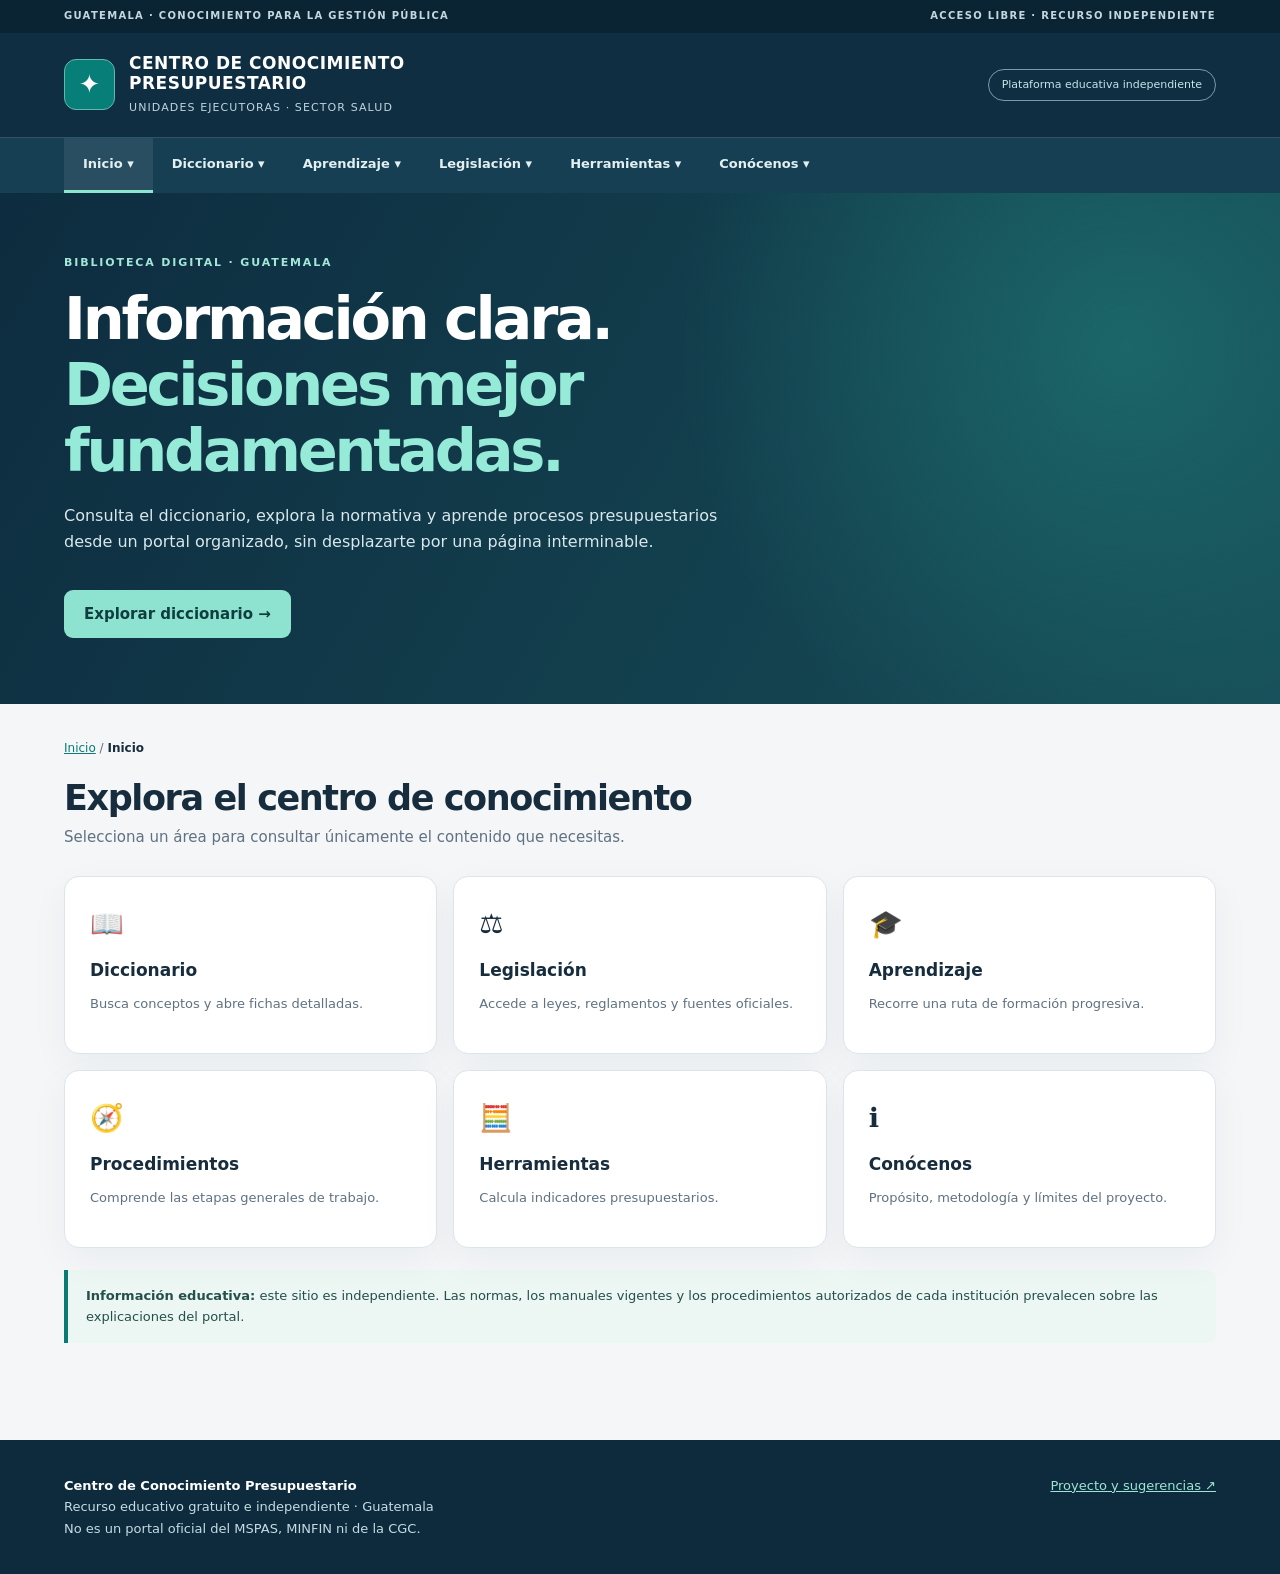
==== index.html @ fe2e618c "Integrar tutor de procedimientos en el menú de aprendizaje" ====
<!doctype html>
<html lang="es"><head><meta charset="utf-8"><meta name="viewport" content="width=device-width,initial-scale=1"><meta name="theme-color" content="#102f42"><meta name="description" content="Centro independiente de conocimiento presupuestario para unidades ejecutoras del sector salud de Guatemala. Diccionario, normativa, guías y herramientas."><title>Centro de Conocimiento Presupuestario · Guatemala</title>
<style>
:root{--navy:#102e42;--navy2:#173f53;--teal:#087b75;--mint:#d8f2eb;--bg:#f4f6f8;--card:#fff;--ink:#172c3d;--muted:#607181;--border:#dce5e9;--shadow:0 12px 38px #0d2a3a0c}*{box-sizing:border-box}html{scroll-behavior:smooth}body{margin:0;background:var(--bg);font:15px/1.65 Inter,"Segoe UI",system-ui,sans-serif;color:var(--ink)}button,input{font:inherit}button{cursor:pointer}a{color:var(--teal)}.wrap{max-width:1200px;margin:auto;padding:0 24px}.micro{background:#0b2434;color:#c4d7df;font-size:10px;letter-spacing:.13em;font-weight:750}.micro .wrap{display:flex;justify-content:space-between;gap:15px;padding-top:8px;padding-bottom:8px}.mast{background:var(--navy);color:#fff}.mast .wrap{display:flex;justify-content:space-between;align-items:center;gap:20px;padding-top:20px;padding-bottom:20px}.identity{display:flex;gap:14px;align-items:center;text-decoration:none;color:white}.seal{display:grid;place-items:center;background:#087e79;border:1px solid #62b8ad;border-radius:12px;width:51px;height:51px;font-size:26px}.identity strong{display:block;font-size:17px;letter-spacing:.03em;line-height:1.22}.identity small{display:block;color:#bdd6df;font-size:11px;letter-spacing:.1em;text-transform:uppercase;margin-top:5px}.independent{border:1px solid #7b9ba6;border-radius:30px;padding:6px 13px;font-size:11px;color:#c6e4e8}.nav{background:var(--navy2);color:white;border-top:1px solid #ffffff1b}.navinner{display:flex;align-items:stretch;flex-wrap:wrap}.navitem{position:relative}.navbtn{background:transparent;color:#e2f0f2;border:0;border-bottom:3px solid transparent;padding:15px 19px;font-weight:700;font-size:13px}.navbtn:hover,.navbtn.active,.navbtn:focus-visible{background:#ffffff14;border-bottom-color:#8de4d1}.dropdown{display:none;position:absolute;top:100%;left:0;min-width:245px;max-width:300px;background:white;border:1px solid var(--border);border-radius:0 0 13px 13px;box-shadow:0 18px 42px #0822342e;z-index:20;padding:8px}.navitem.open .dropdown{display:block}.dropdown button{display:block;width:100%;text-align:left;background:white;color:var(--ink);border:0;border-radius:7px;padding:11px 13px;font-size:13px}.dropdown button:hover,.dropdown button:focus-visible{background:#eaf6f3;color:#006e68}.hero{background:radial-gradient(circle at 88% 30%,#1b6669 0,transparent 38%),linear-gradient(120deg,#0d2c3f,#174d58);color:white;padding:61px 0 66px}.eyebrow{font-size:11px;color:#a4e7d9;letter-spacing:.17em;font-weight:800}.hero h1{font-size:clamp(35px,5vw,59px);line-height:1.12;letter-spacing:-.055em;max-width:810px;margin:14px 0 19px}.hero h1 span{color:#96ead8}.hero p{font-size:16px;color:#d8e8ed;max-width:700px}.hero .cta{display:inline-flex;margin-top:18px;background:#8ee3d0;color:#103d3d;padding:12px 20px;border:0;border-radius:9px;font-weight:800}.main{padding-top:35px;padding-bottom:75px;min-height:480px}.crumb{color:var(--muted);font-size:12px;margin-bottom:18px}.crumb strong{color:var(--ink)}.section-title{font-size:clamp(25px,3vw,35px);letter-spacing:-.04em;margin:0 0 6px;line-height:1.2}.lede{color:var(--muted);max-width:760px;margin:0 0 26px}.grid{display:grid;grid-template-columns:repeat(3,1fr);gap:16px}.tile{display:flex;flex-direction:column;gap:9px;background:var(--card);border:1px solid var(--border);border-radius:15px;padding:25px;text-align:left;color:var(--ink);min-height:178px;box-shadow:var(--shadow);transition:.18s}.tile:hover,.tile:focus-visible{border-color:var(--teal);transform:translateY(-2px)}.tile .symbol{font-size:27px}.tile strong{font-size:17px}.tile small{color:var(--muted);font-size:13px}.panel{background:var(--card);border:1px solid var(--border);border-radius:15px;padding:25px;margin:18px 0;box-shadow:var(--shadow)}.panel h3{margin-top:0;font-size:18px}.panel p{color:var(--muted)}.panel a{font-weight:750}.list{display:grid;grid-template-columns:repeat(2,1fr);gap:12px}.list button,.list a{display:block;text-align:left;padding:16px 18px;background:var(--card);border:1px solid var(--border);border-radius:11px;text-decoration:none;color:var(--ink);font-weight:700}.list button:hover,.list a:hover{border-color:var(--teal);color:var(--teal)}.list small{display:block;color:var(--muted);font-weight:400;margin-top:5px}.notice{padding:15px 18px;background:#ecf6f2;border-left:4px solid var(--teal);border-radius:0 10px 10px 0;color:#244f4b;margin:22px 0;font-size:13px}.iframebox{border:1px solid var(--border);border-radius:15px;overflow:hidden;background:white;box-shadow:var(--shadow)}iframe{display:block;width:100%;height:calc(100vh - 220px);min-height:620px;border:0}.iframehint{padding:12px 17px;background:#eef5f6;color:#405866;font-size:12px}.toolgrid{display:grid;grid-template-columns:repeat(2,1fr);gap:18px}.calc label{display:block;font-weight:750;margin:10px 0 5px}.calc input{width:100%;border:1px solid var(--border);padding:12px;border-radius:9px}.result{margin-top:16px;background:#e7f5f0;border-radius:10px;padding:15px;font-size:22px;color:#06685f;font-weight:850}.steps{counter-reset:step;display:grid;gap:14px}.step{background:var(--card);border:1px solid var(--border);border-radius:12px;padding:19px 20px}.step:before{counter-increment:step;content:counter(step,decimal-leading-zero);display:inline-block;color:var(--teal);font-weight:850;margin-right:12px}.step strong{font-size:16px}.step p{margin:7px 0 0;color:var(--muted)}footer{background:#0e2b3e;color:#c5dce3;padding:35px 0;font-size:13px}footer strong{color:white}footer a{color:#9ce6d5}.footerline{display:flex;justify-content:space-between;gap:20px;flex-wrap:wrap}.hide{display:none!important}:focus-visible{outline:3px solid #1cb9a4;outline-offset:3px}@media(max-width:800px){.grid{grid-template-columns:repeat(2,1fr)}.navinner{flex-wrap:nowrap;overflow-x:auto}.navbtn{white-space:nowrap}.dropdown{position:fixed;top:auto;left:12px;right:12px;max-width:none;min-width:0}.independent{display:none}.hero{padding:45px 0}}@media(max-width:560px){.grid,.list,.toolgrid{grid-template-columns:1fr}.wrap{padding-left:16px;padding-right:16px}.hero h1{font-size:37px}.micro .wrap span:last-child{display:none}.identity strong{font-size:14px}.tile{min-height:145px}iframe{min-height:580px;height:calc(100vh - 210px)}}@media print{.micro,.nav,.hero,.iframehint{display:none!important}}
</style></head><body>
<div class="micro"><div class="wrap"><span>GUATEMALA · CONOCIMIENTO PARA LA GESTIÓN PÚBLICA</span><span>ACCESO LIBRE · RECURSO INDEPENDIENTE</span></div></div>
<header class="mast"><div class="wrap"><a class="identity" href="#inicio"><span class="seal" aria-hidden="true">✦</span><span><strong>CENTRO DE CONOCIMIENTO<br>PRESUPUESTARIO</strong><small>Unidades ejecutoras · Sector salud</small></span></a><span class="independent">Plataforma educativa independiente</span></div></header>
<nav class="nav" aria-label="Navegación principal"><div class="wrap navinner" id="nav"></div></nav>
<section class="hero" id="hero"><div class="wrap"><div class="eyebrow">BIBLIOTECA DIGITAL · GUATEMALA</div><h1>Información clara.<br><span>Decisiones mejor fundamentadas.</span></h1><p>Consulta el diccionario, explora la normativa y aprende procesos presupuestarios desde un portal organizado, sin desplazarte por una página interminable.</p><button class="cta" data-go="diccionario">Explorar diccionario →</button></div></section>
<main class="wrap main"><div class="crumb" id="crumb">Inicio</div><div id="view" aria-live="polite"></div></main>
<footer><div class="wrap footerline"><div><strong>Centro de Conocimiento Presupuestario</strong><div>Recurso educativo gratuito e independiente · Guatemala</div><div>No es un portal oficial del MSPAS, MINFIN ni de la CGC.</div></div><div><a href="https://github.com/keyrax666/DiccionarioPresupuestario" target="_blank" rel="noopener noreferrer">Proyecto y sugerencias ↗</a></div></div></footer>
<script>
const menus=[
{label:"Inicio",items:[["Portada","inicio"]]},
{label:"Diccionario",items:[["Consultar los 500 términos","diccionario"],["Aprender con el glosario","estudio"],["Cómo utilizarlo","ayuda"]]},
{label:"Aprendizaje",items:[["Tutor de procedimientos","tutor"],["Ruta para principiantes","aprendizaje"],["Procedimientos","procedimientos"],["Sistemas financieros","sistemas"],["Academia SICOIN","sicoin"],["Academia SIGES","siges"],["Manuales y videos","biblioteca-siaf"]]},
{label:"Legislación",items:[["Biblioteca normativa","legislacion"],["Leyes y reglamentos","leyes"],["Manuales oficiales","manuales"]]},
{label:"Herramientas",items:[["Calculadoras","herramientas"],["Recursos descargables","recursos"]]},
{label:"Conócenos",items:[["Sobre el proyecto","conocenos"],["Fuentes y metodología","metodologia"],["Enviar sugerencias","contacto"]]}
];
const descriptions={inicio:"Inicio",diccionario:"Diccionario presupuestario",estudio:"Aprender con el glosario",ayuda:"Guía de uso",aprendizaje:"Ruta de aprendizaje",tutor:"Tutor de procedimientos",procedimientos:"Procedimientos",sicoin:"Academia SICOIN",siges:"Academia SIGES","biblioteca-siaf":"Biblioteca de formación SIAF",sistemas:"Sistemas financieros",legislacion:"Biblioteca normativa",leyes:"Leyes y reglamentos",manuales:"Manuales oficiales",herramientas:"Herramientas",recursos:"Recursos descargables",conocenos:"Conócenos",metodologia:"Fuentes y metodología",contacto:"Sugerencias y correcciones"};
const esc=s=>String(s).replace(/[&<>"']/g,c=>({"&":"&amp;","<":"&lt;",">":"&gt;",'"':"&quot;","'":"&#39;"}[c]));
const card=(icon,title,desc,id)=>'<button class="tile" data-go="'+id+'"><span class="symbol">'+icon+'</span><strong>'+title+'</strong><small>'+desc+'</small></button>';
const link=(title,desc,url)=>'<a href="'+url+'" target="_blank" rel="noopener noreferrer">'+title+' ↗<small>'+desc+'</small></a>';
const head=(title,desc)=>'<h2 class="section-title">'+title+'</h2><p class="lede">'+desc+'</p>';
const disclaimer='<div class="notice"><strong>Información educativa:</strong> este sitio es independiente. Las normas, los manuales vigentes y los procedimientos autorizados de cada institución prevalecen sobre las explicaciones del portal.</div>';
const pages={tutor:()=>head("Tutor de procedimientos","Aprende SICOIN y SIGES con lecciones documentadas y preguntas guiadas.")+'<div class="panel"><h3>Tu profesor de procedimientos</h3><p>Haz preguntas sobre CDP, CUR de compromiso, reportes y otros procesos. Cada respuesta incluye precauciones y fuentes oficiales.</p><a href="academia-tutor.html" style="display:inline-block;padding:13px 19px;background:#087b75;color:white;border-radius:9px;text-decoration:none;font-weight:800">Abrir tutor interactivo ↗</a></div>',
inicio:()=>head("Explora el centro de conocimiento","Selecciona un área para consultar únicamente el contenido que necesitas.")+'<div class="grid">'+card("📖","Diccionario","Busca conceptos y abre fichas detalladas.","diccionario")+card("⚖️","Legislación","Accede a leyes, reglamentos y fuentes oficiales.","legislacion")+card("🎓","Aprendizaje","Recorre una ruta de formación progresiva.","aprendizaje")+card("🧭","Procedimientos","Comprende las etapas generales de trabajo.","procedimientos")+card("🧮","Herramientas","Calcula indicadores presupuestarios.","herramientas")+card("ℹ️","Conócenos","Propósito, metodología y límites del proyecto.","conocenos")+'</div>'+disclaimer,
diccionario:()=>head("Diccionario presupuestario","El buscador y los filtros están aquí, junto a los términos. Puedes abrir fichas, guardar favoritos y practicar.")+'<div class="iframebox"><div class="iframehint">Diccionario interactivo · 500 entradas en el índice · algunas fichas están en preparación. <a href="diccionario.html" target="_blank" rel="noopener">Abrir a pantalla completa ↗</a></div><iframe title="Diccionario presupuestario interactivo" src="diccionario.html?integrado=1" loading="lazy"></iframe></div>',
estudio:()=>head("Aprender con el glosario","Usa las tarjetas de estudio y la autoevaluación incluidas en el diccionario.")+'<div class="grid">'+card("🗂️","Tarjetas de estudio","Memoriza conceptos y repasa definiciones.","diccionario")+card("✍️","Autoevaluación","Comprueba tus conocimientos dentro del diccionario.","diccionario")+'</div>',
ayuda:()=>head("Cómo usar el diccionario","Una consulta rápida en cuatro pasos.")+'<div class="steps"><div class="step"><strong>Abre Diccionario</strong><p>El buscador está integrado en la sección.</p></div><div class="step"><strong>Escribe un término</strong><p>Busca por nombre o utiliza las categorías y el orden alfabético.</p></div><div class="step"><strong>Abre su ficha</strong><p>Consulta explicaciones, ejemplos y referencias disponibles.</p></div><div class="step"><strong>Guarda o comparte</strong><p>Utiliza favoritos, enlaces y opciones de impresión.</p></div></div>',
aprendizaje:()=>head("Ruta de aprendizaje","Un camino sencillo para quien ingresa al Departamento de Presupuesto.")+'<div class="steps"><div class="step"><strong>Fundamentos</strong><p>Presupuesto público, ejercicio fiscal, unidad ejecutora y asignaciones.</p></div><div class="step"><strong>Clasificadores</strong><p>Programa, actividad, renglón, grupo de gasto y fuente de financiamiento.</p></div><div class="step"><strong>Ejecución</strong><p>Presupuesto vigente, compromiso, devengado, pagado y reportes.</p></div><div class="step"><strong>Planificación y control</strong><p>POA, metas físicas, conciliaciones, documentación y seguimiento.</p></div></div><p><button class="cta" data-go="diccionario">Estudiar los conceptos →</button></p>',
procedimientos:()=>"<div class=\"panel\"><h3>Centro de formación SICOIN y SIGES</h3><p>Aprende con rutas por sistema, procedimientos, reportes y materiales oficiales. Cada módulo distingue los pasos documentados de los que dependen del perfil o versión.</p><div class=\"grid\"><button class=\"tile\" data-go=\"sicoin\"><span class=\"symbol\">📊</span><strong>Aprender SICOIN</strong><small>Interfaz, ejecución, reportes, CUR y controles.</small></button><button class=\"tile\" data-go=\"siges\"><span class=\"symbol\">🗃️</span><strong>Aprender SIGES</strong><small>Interfaz, expedientes, compras y ejecución PpR.</small></button><button class=\"tile\" data-go=\"biblioteca-siaf\"><span class=\"symbol\">🎥</span><strong>Manuales y videotutoriales</strong><small>Documentos oficiales y cápsulas de formación.</small></button></div></div>"+head("Procedimientos y guías","Esquemas de orientación para entender el flujo de trabajo; no sustituyen instrucciones operativas.")+'<div class="steps"><div class="step"><strong>Identificar una necesidad</strong><p>Determinar qué bien, servicio u obligación se requiere y su relación con la planificación.</p></div><div class="step"><strong>Verificar condiciones</strong><p>Revisar partida, crédito, fuente, documentación y autorizaciones según el caso.</p></div><div class="step"><strong>Gestionar el expediente</strong><p>Seguir la modalidad aplicable, registrar evidencia y respetar las competencias.</p></div><div class="step"><strong>Registrar y dar seguimiento</strong><p>Distinguir etapas de ejecución, revisar reportes y conciliar información.</p></div></div>'+disclaimer,
sicoin:()=>head("Academia SICOIN","Ruta progresiva de uso de SICOIN. El menú visible y los permisos dependen de la entidad, el perfil y la versión del sistema.")+'<div class="steps"><div class="step"><strong>01 · Orientación en la interfaz</strong><p>Reconocer navegación, consultas, filtros, reportes, perfiles y estados. Consulta el manual de presentación y operatividad para identificar controles y pantallas documentados.</p><p><a target="_blank" rel="noopener noreferrer" href="https://sicoindes.minfin.gob.gt/sicoinweb/downloads/manualSICOIN3.pdf">Manual de interfaz SICOIN ↗</a></p></div><div class="step"><strong>02 · Elaboración de reportes</strong><p>Aprende el flujo de selección de información y elaboración de un reporte dinámico con una cápsula oficial del MINFIN.</p><p><a target="_blank" rel="noopener noreferrer" href="https://formacion.minfin.gob.gt/creacion-de-un-reporte-en-el-sistema-de-contabilidad-integrada-sicoin/">Videotutorial oficial de reportes ↗</a></p></div><div class="step"><strong>03 · CUR y ejecución</strong><p>Estudia las etapas de compromiso, devengado y pago. El manual de ejecución de Administración Central documenta operaciones y pantallas específicas; no presupongas que todos los perfiles tienen las mismas acciones.</p><p><a target="_blank" rel="noopener noreferrer" href="https://www.minfin.gob.gt/images/downloads/leyes_manuales/manuales_varios/manuales_contabilidad/manualpro_mar260816.pdf">Manual de procedimientos de ejecución ↗</a></p></div><div class="step"><strong>04 · Control y cierre</strong><p>Revisar conciliaciones, saldos, documentos de respaldo, fondos rotativos e inventarios según el tipo de institución.</p></div></div>'+disclaimer,siges:()=>head("Academia SIGES","Aprendizaje por módulos: interfaz, expedientes y procesos documentados en guías oficiales.")+'<div class="steps"><div class="step"><strong>01 · Conocer la pantalla</strong><p>La guía de interfaz general describe accesos como Cambio de clave, Mi perfil y Soporte. Úsala para reconocer la navegación sin exponer credenciales.</p><p><a target="_blank" rel="noopener noreferrer" href="https://sicoindes.minfin.gob.gt/sicoinweb/downloads/SIGES%20Fase%20I-1%20Interfaz%20general%20del%20SIGES.pdf">Guía ilustrada de interfaz SIGES ↗</a></p></div><div class="step"><strong>02 · Expedientes y compras</strong><p>Revisa cómo se relacionan documentos, registros y etapas del expediente. Los procedimientos cambian según modalidad y normativa aplicable.</p><p><a target="_blank" rel="noopener noreferrer" href="https://www.minfin.gob.gt/images/downloads/leyes_manuales/manuales_varios/manuales_contabilidad/manualpro_mar260816.pdf">Procedimientos de ejecución ↗</a></p></div><div class="step"><strong>03 · Compras por Contrato Abierto</strong><p>Existe un taller oficial con videotutorial y flujograma para compras electrónicas mediante SIGES. Revisa su aplicabilidad antes de reproducir los pasos.</p><p><a target="_blank" rel="noopener noreferrer" href="https://formacion.minfin.gob.gt/jtca/">Taller oficial SIGES ↗</a></p></div><div class="step"><strong>04 · Ejecución por Resultados</strong><p>Consulta la guía del módulo de ejecución de PpR y las guías de reprogramación de subproductos publicadas por la Dirección Técnica del Presupuesto.</p><p><a target="_blank" rel="noopener noreferrer" href="https://www.minfin.gob.gt/legislacion-y-normas/manuales">Guías oficiales MINFIN ↗</a></p></div></div>'+disclaimer,"biblioteca-siaf":()=>head("Biblioteca de manuales y videos","Recursos oficiales para estudiar con capturas, ejemplos y material de capacitación.")+'<div class="list">'+link("Manual visual de SICOIN","Presentación y operatividad; consulta controles y pantallas documentadas.","https://sicoindes.minfin.gob.gt/sicoinweb/downloads/manualSICOIN3.pdf")+link("Manual de interfaz SIGES","Guía ilustrada de accesos y opciones generales.","https://sicoindes.minfin.gob.gt/sicoinweb/downloads/SIGES%20Fase%20I-1%20Interfaz%20general%20del%20SIGES.pdf")+link("Manual de ejecución presupuestaria","Procedimientos para Administración Central con secuencias de registro.","https://www.minfin.gob.gt/images/downloads/leyes_manuales/manuales_varios/manuales_contabilidad/manualpro_mar260816.pdf")+link("Videotutorial SICOIN: reportes","Cápsula de formación del MINFIN.","https://formacion.minfin.gob.gt/creacion-de-un-reporte-en-el-sistema-de-contabilidad-integrada-sicoin/")+link("Talleres de compras SIGES","Videotutoriales y flujogramas de Contrato Abierto.","https://formacion.minfin.gob.gt/jtca/")+link("Biblioteca general de manuales MINFIN","Clasificadores, programación, modificaciones y PpR.","https://www.minfin.gob.gt/legislacion-y-normas/manuales")+'</div>'+disclaimer,sistemas:()=>head("Sistemas de gestión financiera","Accesos de referencia a sistemas y portales públicos; las operaciones requieren autorización institucional.")+'<div class="list">'+link("SICOIN Gobierno","Sistema de Contabilidad Integrada.","https://sicoin.minfin.gob.gt/")+link("SIGES","Sistema de Gestión.","https://siges.minfin.gob.gt/")+link("GUATECOMPRAS","Información pública sobre contrataciones.","https://www.guatecompras.gt/")+link("MINFIN","Portal institucional y manuales.","https://www.minfin.gob.gt/")+'</div>'+disclaimer,
legislacion:()=>head("Biblioteca de legislación","Encuentra las fuentes organizadas por materia. Consulta siempre la versión vigente.")+'<div class="grid">'+card("⚖️","Leyes y reglamentos","Marco presupuestario y contrataciones.","leyes")+card("📚","Manuales oficiales","Documentos técnicos de consulta.","manuales")+card("🧭","Procedimientos","Orientación educativa por etapas.","procedimientos")+'</div>'+disclaimer,
leyes:()=>head("Leyes y reglamentos","Puertas de entrada a la normativa pública guatemalteca.")+'<div class="list">'+link("MINFIN · Legislación y normas","Consulta la Ley Orgánica del Presupuesto, su reglamento y documentación relacionada.","https://www.minfin.gob.gt/legislacion-y-normas/manuales")+link("GUATECOMPRAS","Información y normativa de contrataciones públicas.","https://www.guatecompras.gt/")+link("Contraloría General de Cuentas","Consulta las normas y recursos de control gubernamental.","https://www.contraloria.gob.gt/")+'</div>'+disclaimer,
manuales:()=>head("Manuales y documentos oficiales","Recursos de referencia organizados para consulta.")+'<div class="list">'+link("Manuales MINFIN","Manuales de presupuesto, clasificadores y documentación financiera.","https://www.minfin.gob.gt/legislacion-y-normas/manuales")+link("Guía de Gestión por Resultados MINFIN–SEGEPLAN","Planificación, productos, subproductos, metas y resultados.","https://portal.segeplan.gob.gt/segeplan/wp-content/uploads/2024/03/Guia_GpR_MINFIN_SEGEPLAN.pdf")+link("Portal SEGEPLAN","Recursos de planificación y gestión pública.","https://portal.segeplan.gob.gt/")+'</div>'+disclaimer,
herramientas:()=>head("Herramientas presupuestarias","Calculadoras orientativas para comprender indicadores y comparar montos.")+'<div class="toolgrid"><div class="panel calc"><h3>Porcentaje de ejecución</h3><label for="v">Presupuesto vigente (Q)</label><input id="v" type="number" min="0" value="100000" step=".01"><label for="d">Devengado (Q)</label><input id="d" type="number" min="0" value="75000" step=".01"><div class="result" id="pct">75.00 %</div><p id="diff">Diferencia aritmética: Q 25,000.00</p></div><div class="panel"><h3>Cómo interpretar el resultado</h3><p>El porcentaje de ejecución devengada se obtiene al dividir el devengado entre el presupuesto vigente y multiplicar por cien.</p><p>El resultado no indica por sí solo la disponibilidad real, el cumplimiento de metas físicas ni la legalidad de una operación.</p></div></div>'+disclaimer,
recursos:()=>head("Recursos descargables","Sección reservada para plantillas, listas de verificación y guías revisadas.")+'<div class="panel"><h3>Biblioteca en preparación</h3><p>Los recursos se publicarán cuando estén elaborados y revisados. No se ofrecen formularios oficiales no verificados.</p></div>',
conocenos:()=>head("Conócenos","Un proyecto para hacer comprensible la gestión presupuestaria pública.")+'<div class="panel"><h3>Nuestra misión</h3><p>Reunir explicaciones, ejemplos y referencias que faciliten el aprendizaje del trabajo presupuestario en unidades ejecutoras, especialmente del sector salud guatemalteco.</p><h3>Qué somos</h3><p>Una iniciativa educativa independiente, gratuita y abierta al público. No representamos al Ministerio de Salud Pública y Asistencia Social, al Ministerio de Finanzas Públicas ni a la Contraloría General de Cuentas.</p><h3>Nuestro compromiso</h3><p>Distinguir las explicaciones didácticas de las fuentes oficiales y señalar el contenido que aún necesita revisión.</p></div>',
metodologia:()=>head("Fuentes y metodología","Cómo interpretamos y revisamos el contenido.")+'<div class="panel"><h3>Principios editoriales</h3><p>Las fichas se elaboran como material educativo. Los conceptos técnicos y procedimientos deben contrastarse con leyes, reglamentos, manuales y lineamientos vigentes.</p><p>El índice contiene 500 entradas, pero parte de ellas son fichas en preparación. No deben confundirse con definiciones normativas validadas.</p><p>Una referencia general a una institución no equivale a una cita precisa de artículo o disposición.</p></div>'+disclaimer,
contacto:()=>head("Sugerencias y correcciones","Ayúdanos a mejorar el contenido con observaciones fundamentadas.")+'<div class="panel"><p>Utilizamos los reportes del repositorio público para recibir propuestas. Es posible que GitHub solicite iniciar sesión.</p><p><a href="https://github.com/keyrax666/DiccionarioPresupuestario/issues/new" target="_blank" rel="noopener noreferrer">Abrir formulario de sugerencias en GitHub ↗</a></p><p>No publiques expedientes internos, datos personales, credenciales ni documentos confidenciales.</p></div>'
};
const nav=document.getElementById('nav');menus.forEach((m,i)=>{const item=document.createElement('div');item.className='navitem';const b=document.createElement('button');b.className='navbtn';b.textContent=m.label+' ▾';b.setAttribute('aria-expanded','false');b.onclick=()=>{const open=item.classList.contains('open');document.querySelectorAll('.navitem').forEach(x=>{x.classList.remove('open');x.querySelector('.navbtn').setAttribute('aria-expanded','false')});if(!open){item.classList.add('open');b.setAttribute('aria-expanded','true')}};const dd=document.createElement('div');dd.className='dropdown';for(const [label,id] of m.items){const btn=document.createElement('button');btn.textContent=label;btn.onclick=()=>{location.hash=id;item.classList.remove('open');b.setAttribute('aria-expanded','false')};dd.append(btn)}item.append(b,dd);nav.append(item)});
document.addEventListener('click',e=>{if(!e.target.closest('.navitem'))document.querySelectorAll('.navitem').forEach(x=>{x.classList.remove('open');x.querySelector('.navbtn').setAttribute('aria-expanded','false')})});
document.addEventListener('keydown',e=>{if(e.key==='Escape')document.querySelectorAll('.navitem').forEach(x=>{x.classList.remove('open');x.querySelector('.navbtn').setAttribute('aria-expanded','false')})});
document.addEventListener('click',e=>{const el=e.target.closest('[data-go]');if(el)location.hash=el.dataset.go});
function render(){const id=decodeURIComponent(location.hash.slice(1))||'inicio';const safe=pages[id]?id:'inicio';document.getElementById('hero').classList.toggle('hide',safe!=='inicio');document.getElementById('crumb').innerHTML='<a href="#inicio">Inicio</a> / <strong>'+esc(descriptions[safe])+'</strong>';document.getElementById('view').innerHTML=pages[safe]();document.querySelectorAll('.navbtn').forEach(b=>b.classList.toggle('active',menus.find(m=>m.items.some(x=>x[1]===safe))?.label===b.textContent.replace(' ▾','')));window.scrollTo({top:0,behavior:'instant'});if(safe==='herramientas'){const update=()=>{const v=Number(document.getElementById('v').value),d=Number(document.getElementById('d').value),fmt=new Intl.NumberFormat('es-GT',{minimumFractionDigits:2,maximumFractionDigits:2});document.getElementById('pct').textContent=v>0?fmt.format(d/v*100)+' %':'No calculable';document.getElementById('diff').textContent='Diferencia aritmética: Q '+fmt.format(v-d)};document.getElementById('v').addEventListener('input',update);document.getElementById('d').addEventListener('input',update);update()}}
window.addEventListener('hashchange',render);render();
</script></body></html>
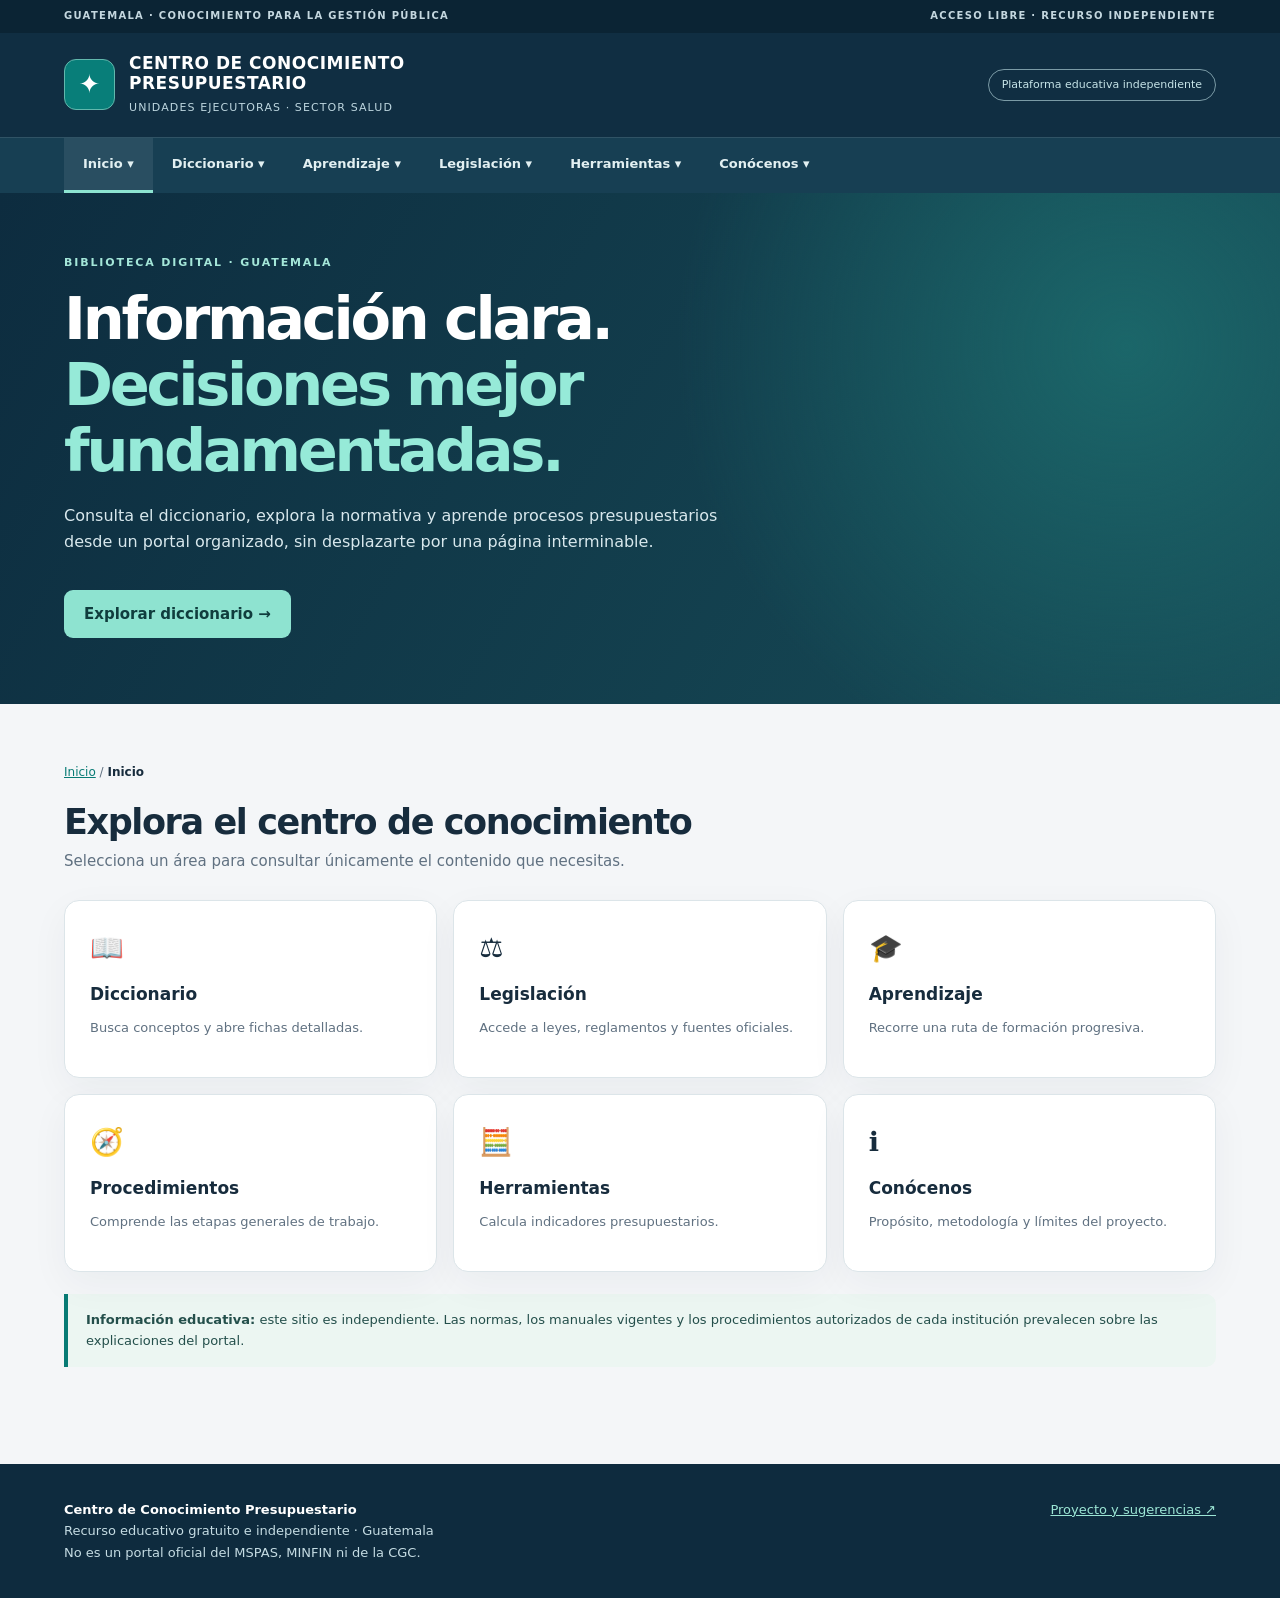
==== commit 33a57861: "Incorporar espacio editorial de actualidad en portada" ====
--- a/index.html
+++ b/index.html
@@ -7,35 +7,35 @@
 <header class="mast"><div class="wrap"><a class="identity" href="#inicio"><span class="seal" aria-hidden="true">✦</span><span><strong>CENTRO DE CONOCIMIENTO<br>PRESUPUESTARIO</strong><small>Unidades ejecutoras · Sector salud</small></span></a><span class="independent">Plataforma educativa independiente</span></div></header>
 <nav class="nav" aria-label="Navegación principal"><div class="wrap navinner" id="nav"></div></nav>
 <section class="hero" id="hero"><div class="wrap"><div class="eyebrow">BIBLIOTECA DIGITAL · GUATEMALA</div><h1>Información clara.<br><span>Decisiones mejor fundamentadas.</span></h1><p>Consulta el diccionario, explora la normativa y aprende procesos presupuestarios desde un portal organizado, sin desplazarte por una página interminable.</p><button class="cta" data-go="diccionario">Explorar diccionario →</button></div></section>
-<main class="wrap main"><div class="crumb" id="crumb">Inicio</div><div id="view" aria-live="polite"></div></main>
+<section id="news-banner" class="wrap" aria-label="Actualidad institucional" style="padding-top:24px"></section><main class="wrap main"><div class="crumb" id="crumb">Inicio</div><div id="view" aria-live="polite"></div></main>
 <footer><div class="wrap footerline"><div><strong>Centro de Conocimiento Presupuestario</strong><div>Recurso educativo gratuito e independiente · Guatemala</div><div>No es un portal oficial del MSPAS, MINFIN ni de la CGC.</div></div><div><a href="https://github.com/keyrax666/DiccionarioPresupuestario" target="_blank" rel="noopener noreferrer">Proyecto y sugerencias ↗</a></div></div></footer>
 <script>
 const menus=[
 {label:"Inicio",items:[["Portada","inicio"]]},
 {label:"Diccionario",items:[["Consultar los 500 términos","diccionario"],["Aprender con el glosario","estudio"],["Cómo utilizarlo","ayuda"]]},
-{label:"Aprendizaje",items:[["Tutor de procedimientos","tutor"],["Ruta para principiantes","aprendizaje"],["Procedimientos","procedimientos"],["Sistemas financieros","sistemas"],["Academia SICOIN","sicoin"],["Academia SIGES","siges"],["Manuales y videos","biblioteca-siaf"]]},
+{label:"Aprendizaje",items:[["Ruta para principiantes","aprendizaje"],["Procedimientos","procedimientos"],["Sistemas financieros","sistemas"],["Academia SICOIN","sicoin"],["Academia SIGES","siges"],["Manuales y videos","biblioteca-siaf"]]},
 {label:"Legislación",items:[["Biblioteca normativa","legislacion"],["Leyes y reglamentos","leyes"],["Manuales oficiales","manuales"]]},
-{label:"Herramientas",items:[["Calculadoras","herramientas"],["Recursos descargables","recursos"]]},
+{label:"Herramientas",items:[["Calculadoras","herramientas"],["Tutor de procedimientos","tutor"],["Laboratorio de documentos","documentos"],["Recursos descargables","recursos"]]},
 {label:"Conócenos",items:[["Sobre el proyecto","conocenos"],["Fuentes y metodología","metodologia"],["Enviar sugerencias","contacto"]]}
 ];
-const descriptions={inicio:"Inicio",diccionario:"Diccionario presupuestario",estudio:"Aprender con el glosario",ayuda:"Guía de uso",aprendizaje:"Ruta de aprendizaje",tutor:"Tutor de procedimientos",procedimientos:"Procedimientos",sicoin:"Academia SICOIN",siges:"Academia SIGES","biblioteca-siaf":"Biblioteca de formación SIAF",sistemas:"Sistemas financieros",legislacion:"Biblioteca normativa",leyes:"Leyes y reglamentos",manuales:"Manuales oficiales",herramientas:"Herramientas",recursos:"Recursos descargables",conocenos:"Conócenos",metodologia:"Fuentes y metodología",contacto:"Sugerencias y correcciones"};
+const descriptions={inicio:"Inicio",diccionario:"Diccionario presupuestario",estudio:"Aprender con el glosario",ayuda:"Guía de uso",aprendizaje:"Ruta de aprendizaje",tutor:"Tutor de procedimientos",documentos:"Ejemplos de documentos",procedimientos:"Procedimientos",sicoin:"Academia SICOIN",siges:"Academia SIGES","biblioteca-siaf":"Biblioteca de formación SIAF",sistemas:"Sistemas financieros",legislacion:"Biblioteca normativa",leyes:"Leyes y reglamentos",manuales:"Manuales oficiales",herramientas:"Herramientas",recursos:"Recursos descargables",conocenos:"Conócenos",metodologia:"Fuentes y metodología",contacto:"Sugerencias y correcciones"};
 const esc=s=>String(s).replace(/[&<>"']/g,c=>({"&":"&amp;","<":"&lt;",">":"&gt;",'"':"&quot;","'":"&#39;"}[c]));
 const card=(icon,title,desc,id)=>'<button class="tile" data-go="'+id+'"><span class="symbol">'+icon+'</span><strong>'+title+'</strong><small>'+desc+'</small></button>';
 const link=(title,desc,url)=>'<a href="'+url+'" target="_blank" rel="noopener noreferrer">'+title+' ↗<small>'+desc+'</small></a>';
 const head=(title,desc)=>'<h2 class="section-title">'+title+'</h2><p class="lede">'+desc+'</p>';
 const disclaimer='<div class="notice"><strong>Información educativa:</strong> este sitio es independiente. Las normas, los manuales vigentes y los procedimientos autorizados de cada institución prevalecen sobre las explicaciones del portal.</div>';
-const pages={tutor:()=>head("Tutor de procedimientos","Aprende SICOIN y SIGES con lecciones documentadas y preguntas guiadas.")+'<div class="panel"><h3>Tu profesor de procedimientos</h3><p>Haz preguntas sobre CDP, CUR de compromiso, reportes y otros procesos. Cada respuesta incluye precauciones y fuentes oficiales.</p><a href="academia-tutor.html" style="display:inline-block;padding:13px 19px;background:#087b75;color:white;border-radius:9px;text-decoration:none;font-weight:800">Abrir tutor interactivo ↗</a></div>',
+const pages={documentos:()=>head("Laboratorio de documentos","Explora ejemplos visuales de órdenes, CDP, facturas, solicitudes y CUR. Cada campo tiene su propia explicación.")+'<div class="panel"><h3>Reconoce cada parte de un documento</h3><p>Selecciona un modelo, haz clic en el número de orden, NIT, renglón, monto, firma o cualquier otro campo y descubre su función. Los ejemplos utilizan datos ficticios y están identificados como no oficiales.</p><a href="documentos-ejemplo.html" style="display:inline-block;padding:13px 19px;background:#087b75;color:white;border-radius:9px;text-decoration:none;font-weight:800">Abrir laboratorio visual ↗</a></div>',tutor:()=>head("Tutor de procedimientos","Aprende SICOIN y SIGES con lecciones documentadas y preguntas guiadas.")+'<div class="panel"><h3>Tu profesor de procedimientos</h3><p>Haz preguntas sobre CDP, CUR de compromiso, reportes y otros procesos. Cada respuesta incluye precauciones y fuentes oficiales.</p><a href="academia-tutor.html" style="display:inline-block;padding:13px 19px;background:#087b75;color:white;border-radius:9px;text-decoration:none;font-weight:800">Abrir tutor interactivo ↗</a></div>',
 inicio:()=>head("Explora el centro de conocimiento","Selecciona un área para consultar únicamente el contenido que necesitas.")+'<div class="grid">'+card("📖","Diccionario","Busca conceptos y abre fichas detalladas.","diccionario")+card("⚖️","Legislación","Accede a leyes, reglamentos y fuentes oficiales.","legislacion")+card("🎓","Aprendizaje","Recorre una ruta de formación progresiva.","aprendizaje")+card("🧭","Procedimientos","Comprende las etapas generales de trabajo.","procedimientos")+card("🧮","Herramientas","Calcula indicadores presupuestarios.","herramientas")+card("ℹ️","Conócenos","Propósito, metodología y límites del proyecto.","conocenos")+'</div>'+disclaimer,
 diccionario:()=>head("Diccionario presupuestario","El buscador y los filtros están aquí, junto a los términos. Puedes abrir fichas, guardar favoritos y practicar.")+'<div class="iframebox"><div class="iframehint">Diccionario interactivo · 500 entradas en el índice · algunas fichas están en preparación. <a href="diccionario.html" target="_blank" rel="noopener">Abrir a pantalla completa ↗</a></div><iframe title="Diccionario presupuestario interactivo" src="diccionario.html?integrado=1" loading="lazy"></iframe></div>',
 estudio:()=>head("Aprender con el glosario","Usa las tarjetas de estudio y la autoevaluación incluidas en el diccionario.")+'<div class="grid">'+card("🗂️","Tarjetas de estudio","Memoriza conceptos y repasa definiciones.","diccionario")+card("✍️","Autoevaluación","Comprueba tus conocimientos dentro del diccionario.","diccionario")+'</div>',
 ayuda:()=>head("Cómo usar el diccionario","Una consulta rápida en cuatro pasos.")+'<div class="steps"><div class="step"><strong>Abre Diccionario</strong><p>El buscador está integrado en la sección.</p></div><div class="step"><strong>Escribe un término</strong><p>Busca por nombre o utiliza las categorías y el orden alfabético.</p></div><div class="step"><strong>Abre su ficha</strong><p>Consulta explicaciones, ejemplos y referencias disponibles.</p></div><div class="step"><strong>Guarda o comparte</strong><p>Utiliza favoritos, enlaces y opciones de impresión.</p></div></div>',
 aprendizaje:()=>head("Ruta de aprendizaje","Un camino sencillo para quien ingresa al Departamento de Presupuesto.")+'<div class="steps"><div class="step"><strong>Fundamentos</strong><p>Presupuesto público, ejercicio fiscal, unidad ejecutora y asignaciones.</p></div><div class="step"><strong>Clasificadores</strong><p>Programa, actividad, renglón, grupo de gasto y fuente de financiamiento.</p></div><div class="step"><strong>Ejecución</strong><p>Presupuesto vigente, compromiso, devengado, pagado y reportes.</p></div><div class="step"><strong>Planificación y control</strong><p>POA, metas físicas, conciliaciones, documentación y seguimiento.</p></div></div><p><button class="cta" data-go="diccionario">Estudiar los conceptos →</button></p>',
 procedimientos:()=>"<div class=\"panel\"><h3>Centro de formación SICOIN y SIGES</h3><p>Aprende con rutas por sistema, procedimientos, reportes y materiales oficiales. Cada módulo distingue los pasos documentados de los que dependen del perfil o versión.</p><div class=\"grid\"><button class=\"tile\" data-go=\"sicoin\"><span class=\"symbol\">📊</span><strong>Aprender SICOIN</strong><small>Interfaz, ejecución, reportes, CUR y controles.</small></button><button class=\"tile\" data-go=\"siges\"><span class=\"symbol\">🗃️</span><strong>Aprender SIGES</strong><small>Interfaz, expedientes, compras y ejecución PpR.</small></button><button class=\"tile\" data-go=\"biblioteca-siaf\"><span class=\"symbol\">🎥</span><strong>Manuales y videotutoriales</strong><small>Documentos oficiales y cápsulas de formación.</small></button></div></div>"+head("Procedimientos y guías","Esquemas de orientación para entender el flujo de trabajo; no sustituyen instrucciones operativas.")+'<div class="steps"><div class="step"><strong>Identificar una necesidad</strong><p>Determinar qué bien, servicio u obligación se requiere y su relación con la planificación.</p></div><div class="step"><strong>Verificar condiciones</strong><p>Revisar partida, crédito, fuente, documentación y autorizaciones según el caso.</p></div><div class="step"><strong>Gestionar el expediente</strong><p>Seguir la modalidad aplicable, registrar evidencia y respetar las competencias.</p></div><div class="step"><strong>Registrar y dar seguimiento</strong><p>Distinguir etapas de ejecución, revisar reportes y conciliar información.</p></div></div>'+disclaimer,
-sicoin:()=>head("Academia SICOIN","Ruta progresiva de uso de SICOIN. El menú visible y los permisos dependen de la entidad, el perfil y la versión del sistema.")+'<div class="steps"><div class="step"><strong>01 · Orientación en la interfaz</strong><p>Reconocer navegación, consultas, filtros, reportes, perfiles y estados. Consulta el manual de presentación y operatividad para identificar controles y pantallas documentados.</p><p><a target="_blank" rel="noopener noreferrer" href="https://sicoindes.minfin.gob.gt/sicoinweb/downloads/manualSICOIN3.pdf">Manual de interfaz SICOIN ↗</a></p></div><div class="step"><strong>02 · Elaboración de reportes</strong><p>Aprende el flujo de selección de información y elaboración de un reporte dinámico con una cápsula oficial del MINFIN.</p><p><a target="_blank" rel="noopener noreferrer" href="https://formacion.minfin.gob.gt/creacion-de-un-reporte-en-el-sistema-de-contabilidad-integrada-sicoin/">Videotutorial oficial de reportes ↗</a></p></div><div class="step"><strong>03 · CUR y ejecución</strong><p>Estudia las etapas de compromiso, devengado y pago. El manual de ejecución de Administración Central documenta operaciones y pantallas específicas; no presupongas que todos los perfiles tienen las mismas acciones.</p><p><a target="_blank" rel="noopener noreferrer" href="https://www.minfin.gob.gt/images/downloads/leyes_manuales/manuales_varios/manuales_contabilidad/manualpro_mar260816.pdf">Manual de procedimientos de ejecución ↗</a></p></div><div class="step"><strong>04 · Control y cierre</strong><p>Revisar conciliaciones, saldos, documentos de respaldo, fondos rotativos e inventarios según el tipo de institución.</p></div></div>'+disclaimer,siges:()=>head("Academia SIGES","Aprendizaje por módulos: interfaz, expedientes y procesos documentados en guías oficiales.")+'<div class="steps"><div class="step"><strong>01 · Conocer la pantalla</strong><p>La guía de interfaz general describe accesos como Cambio de clave, Mi perfil y Soporte. Úsala para reconocer la navegación sin exponer credenciales.</p><p><a target="_blank" rel="noopener noreferrer" href="https://sicoindes.minfin.gob.gt/sicoinweb/downloads/SIGES%20Fase%20I-1%20Interfaz%20general%20del%20SIGES.pdf">Guía ilustrada de interfaz SIGES ↗</a></p></div><div class="step"><strong>02 · Expedientes y compras</strong><p>Revisa cómo se relacionan documentos, registros y etapas del expediente. Los procedimientos cambian según modalidad y normativa aplicable.</p><p><a target="_blank" rel="noopener noreferrer" href="https://www.minfin.gob.gt/images/downloads/leyes_manuales/manuales_varios/manuales_contabilidad/manualpro_mar260816.pdf">Procedimientos de ejecución ↗</a></p></div><div class="step"><strong>03 · Compras por Contrato Abierto</strong><p>Existe un taller oficial con videotutorial y flujograma para compras electrónicas mediante SIGES. Revisa su aplicabilidad antes de reproducir los pasos.</p><p><a target="_blank" rel="noopener noreferrer" href="https://formacion.minfin.gob.gt/jtca/">Taller oficial SIGES ↗</a></p></div><div class="step"><strong>04 · Ejecución por Resultados</strong><p>Consulta la guía del módulo de ejecución de PpR y las guías de reprogramación de subproductos publicadas por la Dirección Técnica del Presupuesto.</p><p><a target="_blank" rel="noopener noreferrer" href="https://www.minfin.gob.gt/legislacion-y-normas/manuales">Guías oficiales MINFIN ↗</a></p></div></div>'+disclaimer,"biblioteca-siaf":()=>head("Biblioteca de manuales y videos","Recursos oficiales para estudiar con capturas, ejemplos y material de capacitación.")+'<div class="list">'+link("Manual visual de SICOIN","Presentación y operatividad; consulta controles y pantallas documentadas.","https://sicoindes.minfin.gob.gt/sicoinweb/downloads/manualSICOIN3.pdf")+link("Manual de interfaz SIGES","Guía ilustrada de accesos y opciones generales.","https://sicoindes.minfin.gob.gt/sicoinweb/downloads/SIGES%20Fase%20I-1%20Interfaz%20general%20del%20SIGES.pdf")+link("Manual de ejecución presupuestaria","Procedimientos para Administración Central con secuencias de registro.","https://www.minfin.gob.gt/images/downloads/leyes_manuales/manuales_varios/manuales_contabilidad/manualpro_mar260816.pdf")+link("Videotutorial SICOIN: reportes","Cápsula de formación del MINFIN.","https://formacion.minfin.gob.gt/creacion-de-un-reporte-en-el-sistema-de-contabilidad-integrada-sicoin/")+link("Talleres de compras SIGES","Videotutoriales y flujogramas de Contrato Abierto.","https://formacion.minfin.gob.gt/jtca/")+link("Biblioteca general de manuales MINFIN","Clasificadores, programación, modificaciones y PpR.","https://www.minfin.gob.gt/legislacion-y-normas/manuales")+'</div>'+disclaimer,sistemas:()=>head("Sistemas de gestión financiera","Accesos de referencia a sistemas y portales públicos; las operaciones requieren autorización institucional.")+'<div class="list">'+link("SICOIN Gobierno","Sistema de Contabilidad Integrada.","https://sicoin.minfin.gob.gt/")+link("SIGES","Sistema de Gestión.","https://siges.minfin.gob.gt/")+link("GUATECOMPRAS","Información pública sobre contrataciones.","https://www.guatecompras.gt/")+link("MINFIN","Portal institucional y manuales.","https://www.minfin.gob.gt/")+'</div>'+disclaimer,
+sicoin:()=>head("Academia SICOIN","Ruta progresiva de uso de SICOIN. El menú visible y los permisos dependen de la entidad, el perfil y la versión del sistema.")+'<div class="steps"><div class="step"><strong>01 · Orientación en la interfaz</strong><p>Reconocer navegación, consultas, filtros, reportes, perfiles y estados. Consulta el manual de presentación y operatividad para identificar controles y pantallas documentados.</p><p><a target="_blank" rel="noopener noreferrer" href="https://formacion.minfin.gob.gt/creacion-de-un-reporte-en-el-sistema-de-contabilidad-integrada-sicoin/">Videotutorial SICOIN: reportes ↗</a></p></div><div class="step"><strong>02 · Elaboración de reportes</strong><p>Aprende el flujo de selección de información y elaboración de un reporte dinámico con una cápsula oficial del MINFIN.</p><p><a target="_blank" rel="noopener noreferrer" href="https://formacion.minfin.gob.gt/creacion-de-un-reporte-en-el-sistema-de-contabilidad-integrada-sicoin/">Videotutorial oficial de reportes ↗</a></p></div><div class="step"><strong>03 · CUR y ejecución</strong><p>Estudia las etapas de compromiso, devengado y pago. El manual de ejecución de Administración Central documenta operaciones y pantallas específicas; no presupongas que todos los perfiles tienen las mismas acciones.</p><p><a target="_blank" rel="noopener noreferrer" href="https://www.minfin.gob.gt/legislacion-y-normas/manuales">Manuales de ejecución MINFIN ↗</a></p></div><div class="step"><strong>04 · Control y cierre</strong><p>Revisar conciliaciones, saldos, documentos de respaldo, fondos rotativos e inventarios según el tipo de institución.</p></div></div>'+disclaimer,siges:()=>head("Academia SIGES","Aprendizaje por módulos: interfaz, expedientes y procesos documentados en guías oficiales.")+'<div class="steps"><div class="step"><strong>01 · Conocer la pantalla</strong><p>La guía de interfaz general describe accesos como Cambio de clave, Mi perfil y Soporte. Úsala para reconocer la navegación sin exponer credenciales.</p><p><a target="_blank" rel="noopener noreferrer" href="https://www.minfin.gob.gt/legislacion-y-normas/manuales">Biblioteca de guías SIGES ↗</a></p></div><div class="step"><strong>02 · Expedientes y compras</strong><p>Revisa cómo se relacionan documentos, registros y etapas del expediente. Los procedimientos cambian según modalidad y normativa aplicable.</p><p><a target="_blank" rel="noopener noreferrer" href="https://www.minfin.gob.gt/legislacion-y-normas/manuales">Procedimientos de ejecución ↗</a></p></div><div class="step"><strong>03 · Compras por Contrato Abierto</strong><p>Existe un taller oficial con videotutorial y flujograma para compras electrónicas mediante SIGES. Revisa su aplicabilidad antes de reproducir los pasos.</p><p><a target="_blank" rel="noopener noreferrer" href="https://formacion.minfin.gob.gt/jtca/">Taller oficial SIGES ↗</a></p></div><div class="step"><strong>04 · Ejecución por Resultados</strong><p>Consulta la guía del módulo de ejecución de PpR y las guías de reprogramación de subproductos publicadas por la Dirección Técnica del Presupuesto.</p><p><a target="_blank" rel="noopener noreferrer" href="https://www.minfin.gob.gt/legislacion-y-normas/manuales">Guías oficiales MINFIN ↗</a></p></div></div>'+disclaimer,"biblioteca-siaf":()=>head("Biblioteca de manuales y videos","Recursos oficiales para estudiar con capturas, ejemplos y material de capacitación.")+'<div class="list">'+link("Manual visual de SICOIN","Presentación y operatividad; consulta controles y pantallas documentadas.","https://formacion.minfin.gob.gt/creacion-de-un-reporte-en-el-sistema-de-contabilidad-integrada-sicoin/")+link("Manual de interfaz SIGES","Guía ilustrada de accesos y opciones generales.","https://www.minfin.gob.gt/legislacion-y-normas/manuales")+link("Manual de ejecución presupuestaria","Procedimientos para Administración Central con secuencias de registro.","https://www.minfin.gob.gt/legislacion-y-normas/manuales")+link("Videotutorial SICOIN: reportes","Cápsula de formación del MINFIN.","https://formacion.minfin.gob.gt/creacion-de-un-reporte-en-el-sistema-de-contabilidad-integrada-sicoin/")+link("Talleres de compras SIGES","Videotutoriales y flujogramas de Contrato Abierto.","https://formacion.minfin.gob.gt/jtca/")+link("Biblioteca general de manuales MINFIN","Clasificadores, programación, modificaciones y PpR.","https://www.minfin.gob.gt/legislacion-y-normas/manuales")+'</div>'+disclaimer,sistemas:()=>head("Sistemas de gestión financiera","Accesos de referencia a sistemas y portales públicos; las operaciones requieren autorización institucional.")+'<div class="list">'+link("SICOIN Gobierno","Sistema de Contabilidad Integrada.","https://sicoin.minfin.gob.gt/")+link("SIGES","Sistema de Gestión.","https://siges.minfin.gob.gt/")+link("GUATECOMPRAS","Información pública sobre contrataciones.","https://www.guatecompras.gt/")+link("MINFIN","Portal institucional y manuales.","https://www.minfin.gob.gt/")+'</div>'+disclaimer,
 legislacion:()=>head("Biblioteca de legislación","Encuentra las fuentes organizadas por materia. Consulta siempre la versión vigente.")+'<div class="grid">'+card("⚖️","Leyes y reglamentos","Marco presupuestario y contrataciones.","leyes")+card("📚","Manuales oficiales","Documentos técnicos de consulta.","manuales")+card("🧭","Procedimientos","Orientación educativa por etapas.","procedimientos")+'</div>'+disclaimer,
 leyes:()=>head("Leyes y reglamentos","Puertas de entrada a la normativa pública guatemalteca.")+'<div class="list">'+link("MINFIN · Legislación y normas","Consulta la Ley Orgánica del Presupuesto, su reglamento y documentación relacionada.","https://www.minfin.gob.gt/legislacion-y-normas/manuales")+link("GUATECOMPRAS","Información y normativa de contrataciones públicas.","https://www.guatecompras.gt/")+link("Contraloría General de Cuentas","Consulta las normas y recursos de control gubernamental.","https://www.contraloria.gob.gt/")+'</div>'+disclaimer,
 manuales:()=>head("Manuales y documentos oficiales","Recursos de referencia organizados para consulta.")+'<div class="list">'+link("Manuales MINFIN","Manuales de presupuesto, clasificadores y documentación financiera.","https://www.minfin.gob.gt/legislacion-y-normas/manuales")+link("Guía de Gestión por Resultados MINFIN–SEGEPLAN","Planificación, productos, subproductos, metas y resultados.","https://portal.segeplan.gob.gt/segeplan/wp-content/uploads/2024/03/Guia_GpR_MINFIN_SEGEPLAN.pdf")+link("Portal SEGEPLAN","Recursos de planificación y gestión pública.","https://portal.segeplan.gob.gt/")+'</div>'+disclaimer,
-herramientas:()=>head("Herramientas presupuestarias","Calculadoras orientativas para comprender indicadores y comparar montos.")+'<div class="toolgrid"><div class="panel calc"><h3>Porcentaje de ejecución</h3><label for="v">Presupuesto vigente (Q)</label><input id="v" type="number" min="0" value="100000" step=".01"><label for="d">Devengado (Q)</label><input id="d" type="number" min="0" value="75000" step=".01"><div class="result" id="pct">75.00 %</div><p id="diff">Diferencia aritmética: Q 25,000.00</p></div><div class="panel"><h3>Cómo interpretar el resultado</h3><p>El porcentaje de ejecución devengada se obtiene al dividir el devengado entre el presupuesto vigente y multiplicar por cien.</p><p>El resultado no indica por sí solo la disponibilidad real, el cumplimiento de metas físicas ni la legalidad de una operación.</p></div></div>'+disclaimer,
+herramientas:()=>head("Herramientas presupuestarias","Calculadoras, tutor y laboratorio documental.")+'<div class="grid">'+card("🤖","Tutor de procedimientos","Pregunta por procesos SICOIN y SIGES.","tutor")+card("📄","Laboratorio de documentos","Aprende a reconocer campos y documentos.","documentos")+'</div>'+'<div class="toolgrid"><div class="panel calc"><h3>Porcentaje de ejecución</h3><label for="v">Presupuesto vigente (Q)</label><input id="v" type="number" min="0" value="100000" step=".01"><label for="d">Devengado (Q)</label><input id="d" type="number" min="0" value="75000" step=".01"><div class="result" id="pct">75.00 %</div><p id="diff">Diferencia aritmética: Q 25,000.00</p></div><div class="panel"><h3>Cómo interpretar el resultado</h3><p>El porcentaje de ejecución devengada se obtiene al dividir el devengado entre el presupuesto vigente y multiplicar por cien.</p><p>El resultado no indica por sí solo la disponibilidad real, el cumplimiento de metas físicas ni la legalidad de una operación.</p></div></div>'+disclaimer,
 recursos:()=>head("Recursos descargables","Sección reservada para plantillas, listas de verificación y guías revisadas.")+'<div class="panel"><h3>Biblioteca en preparación</h3><p>Los recursos se publicarán cuando estén elaborados y revisados. No se ofrecen formularios oficiales no verificados.</p></div>',
 conocenos:()=>head("Conócenos","Un proyecto para hacer comprensible la gestión presupuestaria pública.")+'<div class="panel"><h3>Nuestra misión</h3><p>Reunir explicaciones, ejemplos y referencias que faciliten el aprendizaje del trabajo presupuestario en unidades ejecutoras, especialmente del sector salud guatemalteco.</p><h3>Qué somos</h3><p>Una iniciativa educativa independiente, gratuita y abierta al público. No representamos al Ministerio de Salud Pública y Asistencia Social, al Ministerio de Finanzas Públicas ni a la Contraloría General de Cuentas.</p><h3>Nuestro compromiso</h3><p>Distinguir las explicaciones didácticas de las fuentes oficiales y señalar el contenido que aún necesita revisión.</p></div>',
 metodologia:()=>head("Fuentes y metodología","Cómo interpretamos y revisamos el contenido.")+'<div class="panel"><h3>Principios editoriales</h3><p>Las fichas se elaboran como material educativo. Los conceptos técnicos y procedimientos deben contrastarse con leyes, reglamentos, manuales y lineamientos vigentes.</p><p>El índice contiene 500 entradas, pero parte de ellas son fichas en preparación. No deben confundirse con definiciones normativas validadas.</p><p>Una referencia general a una institución no equivale a una cita precisa de artículo o disposición.</p></div>'+disclaimer,
@@ -45,6 +45,6 @@
 document.addEventListener('click',e=>{if(!e.target.closest('.navitem'))document.querySelectorAll('.navitem').forEach(x=>{x.classList.remove('open');x.querySelector('.navbtn').setAttribute('aria-expanded','false')})});
 document.addEventListener('keydown',e=>{if(e.key==='Escape')document.querySelectorAll('.navitem').forEach(x=>{x.classList.remove('open');x.querySelector('.navbtn').setAttribute('aria-expanded','false')})});
 document.addEventListener('click',e=>{const el=e.target.closest('[data-go]');if(el)location.hash=el.dataset.go});
-function render(){const id=decodeURIComponent(location.hash.slice(1))||'inicio';const safe=pages[id]?id:'inicio';document.getElementById('hero').classList.toggle('hide',safe!=='inicio');document.getElementById('crumb').innerHTML='<a href="#inicio">Inicio</a> / <strong>'+esc(descriptions[safe])+'</strong>';document.getElementById('view').innerHTML=pages[safe]();document.querySelectorAll('.navbtn').forEach(b=>b.classList.toggle('active',menus.find(m=>m.items.some(x=>x[1]===safe))?.label===b.textContent.replace(' ▾','')));window.scrollTo({top:0,behavior:'instant'});if(safe==='herramientas'){const update=()=>{const v=Number(document.getElementById('v').value),d=Number(document.getElementById('d').value),fmt=new Intl.NumberFormat('es-GT',{minimumFractionDigits:2,maximumFractionDigits:2});document.getElementById('pct').textContent=v>0?fmt.format(d/v*100)+' %':'No calculable';document.getElementById('diff').textContent='Diferencia aritmética: Q '+fmt.format(v-d)};document.getElementById('v').addEventListener('input',update);document.getElementById('d').addEventListener('input',update);update()}}
+function render(){const id=decodeURIComponent(location.hash.slice(1))||'inicio';const safe=pages[id]?id:'inicio';document.getElementById('hero').classList.toggle('hide',safe!=='inicio');document.getElementById('news-banner').classList.toggle('hide',safe!=='inicio');document.getElementById('crumb').innerHTML='<a href="#inicio">Inicio</a> / <strong>'+esc(descriptions[safe])+'</strong>';document.getElementById('view').innerHTML=pages[safe]();document.querySelectorAll('.navbtn').forEach(b=>b.classList.toggle('active',menus.find(m=>m.items.some(x=>x[1]===safe))?.label===b.textContent.replace(' ▾','')));window.scrollTo({top:0,behavior:'instant'});if(safe==='herramientas'){const update=()=>{const v=Number(document.getElementById('v').value),d=Number(document.getElementById('d').value),fmt=new Intl.NumberFormat('es-GT',{minimumFractionDigits:2,maximumFractionDigits:2});document.getElementById('pct').textContent=v>0?fmt.format(d/v*100)+' %':'No calculable';document.getElementById('diff').textContent='Diferencia aritmética: Q '+fmt.format(v-d)};document.getElementById('v').addEventListener('input',update);document.getElementById('d').addEventListener('input',update);update()}}
 window.addEventListener('hashchange',render);render();
-</script></body></html>+</script><script src="actualidad.js" defer></script></body></html>
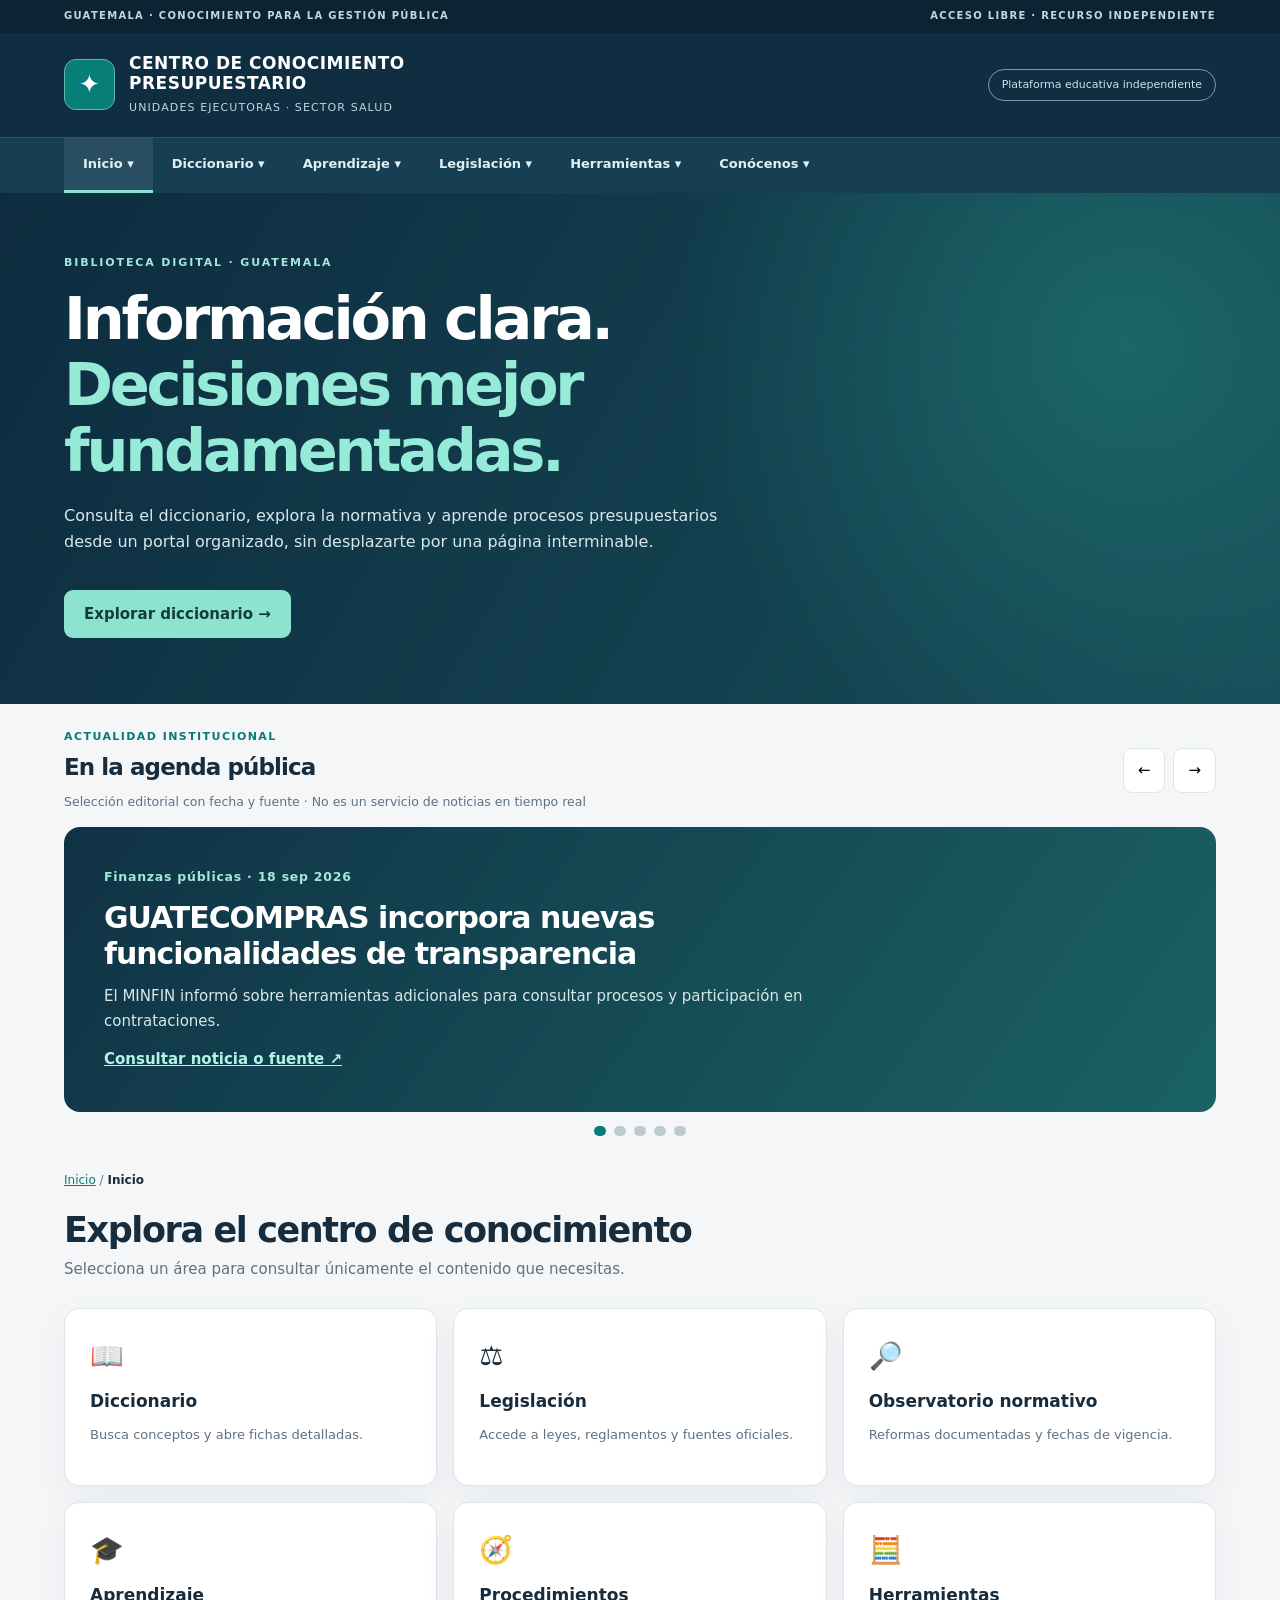
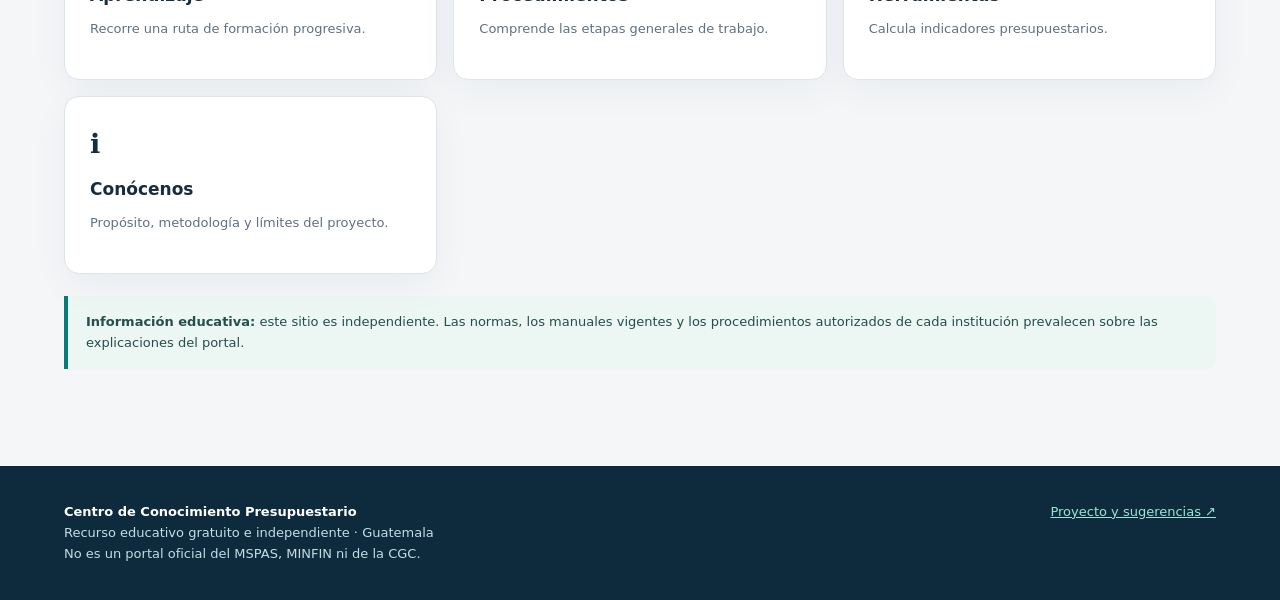
==== commit 59d4d513: "feat: link normative observatory from homepage and legislation navigation" ====
--- a/index.html
+++ b/index.html
@@ -14,18 +14,19 @@
 {label:"Inicio",items:[["Portada","inicio"]]},
 {label:"Diccionario",items:[["Consultar los 500 términos","diccionario"],["Aprender con el glosario","estudio"],["Cómo utilizarlo","ayuda"]]},
 {label:"Aprendizaje",items:[["Ruta para principiantes","aprendizaje"],["Procedimientos","procedimientos"],["Sistemas financieros","sistemas"],["Academia SICOIN","sicoin"],["Academia SIGES","siges"],["Manuales y videos","biblioteca-siaf"]]},
-{label:"Legislación",items:[["Biblioteca normativa","legislacion"],["Leyes y reglamentos","leyes"],["Manuales oficiales","manuales"]]},
+{label:"Legislación",items:[["Biblioteca normativa","legislacion"],["Observatorio de reformas","observatorio"],["Leyes y reglamentos","leyes"],["Manuales oficiales","manuales"]]},
 {label:"Herramientas",items:[["Calculadoras","herramientas"],["Tutor de procedimientos","tutor"],["Laboratorio de documentos","documentos"],["Recursos descargables","recursos"]]},
 {label:"Conócenos",items:[["Sobre el proyecto","conocenos"],["Fuentes y metodología","metodologia"],["Enviar sugerencias","contacto"]]}
 ];
-const descriptions={inicio:"Inicio",diccionario:"Diccionario presupuestario",estudio:"Aprender con el glosario",ayuda:"Guía de uso",aprendizaje:"Ruta de aprendizaje",tutor:"Tutor de procedimientos",documentos:"Ejemplos de documentos",procedimientos:"Procedimientos",sicoin:"Academia SICOIN",siges:"Academia SIGES","biblioteca-siaf":"Biblioteca de formación SIAF",sistemas:"Sistemas financieros",legislacion:"Biblioteca normativa",leyes:"Leyes y reglamentos",manuales:"Manuales oficiales",herramientas:"Herramientas",recursos:"Recursos descargables",conocenos:"Conócenos",metodologia:"Fuentes y metodología",contacto:"Sugerencias y correcciones"};
+const descriptions={inicio:"Inicio",diccionario:"Diccionario presupuestario",estudio:"Aprender con el glosario",ayuda:"Guía de uso",aprendizaje:"Ruta de aprendizaje",tutor:"Tutor de procedimientos",documentos:"Ejemplos de documentos",procedimientos:"Procedimientos",sicoin:"Academia SICOIN",siges:"Academia SIGES","biblioteca-siaf":"Biblioteca de formación SIAF",sistemas:"Sistemas financieros",legislacion:"Biblioteca normativa",observatorio:"Observatorio normativo",leyes:"Leyes y reglamentos",manuales:"Manuales oficiales",herramientas:"Herramientas",recursos:"Recursos descargables",conocenos:"Conócenos",metodologia:"Fuentes y metodología",contacto:"Sugerencias y correcciones"};
 const esc=s=>String(s).replace(/[&<>"']/g,c=>({"&":"&amp;","<":"&lt;",">":"&gt;",'"':"&quot;","'":"&#39;"}[c]));
 const card=(icon,title,desc,id)=>'<button class="tile" data-go="'+id+'"><span class="symbol">'+icon+'</span><strong>'+title+'</strong><small>'+desc+'</small></button>';
 const link=(title,desc,url)=>'<a href="'+url+'" target="_blank" rel="noopener noreferrer">'+title+' ↗<small>'+desc+'</small></a>';
 const head=(title,desc)=>'<h2 class="section-title">'+title+'</h2><p class="lede">'+desc+'</p>';
 const disclaimer='<div class="notice"><strong>Información educativa:</strong> este sitio es independiente. Las normas, los manuales vigentes y los procedimientos autorizados de cada institución prevalecen sobre las explicaciones del portal.</div>';
 const pages={documentos:()=>head("Laboratorio de documentos","Explora ejemplos visuales de órdenes, CDP, facturas, solicitudes y CUR. Cada campo tiene su propia explicación.")+'<div class="panel"><h3>Reconoce cada parte de un documento</h3><p>Selecciona un modelo, haz clic en el número de orden, NIT, renglón, monto, firma o cualquier otro campo y descubre su función. Los ejemplos utilizan datos ficticios y están identificados como no oficiales.</p><a href="documentos-ejemplo.html" style="display:inline-block;padding:13px 19px;background:#087b75;color:white;border-radius:9px;text-decoration:none;font-weight:800">Abrir laboratorio visual ↗</a></div>',tutor:()=>head("Tutor de procedimientos","Aprende SICOIN y SIGES con lecciones documentadas y preguntas guiadas.")+'<div class="panel"><h3>Tu profesor de procedimientos</h3><p>Haz preguntas sobre CDP, CUR de compromiso, reportes y otros procesos. Cada respuesta incluye precauciones y fuentes oficiales.</p><a href="academia-tutor.html" style="display:inline-block;padding:13px 19px;background:#087b75;color:white;border-radius:9px;text-decoration:none;font-weight:800">Abrir tutor interactivo ↗</a></div>',
-inicio:()=>head("Explora el centro de conocimiento","Selecciona un área para consultar únicamente el contenido que necesitas.")+'<div class="grid">'+card("📖","Diccionario","Busca conceptos y abre fichas detalladas.","diccionario")+card("⚖️","Legislación","Accede a leyes, reglamentos y fuentes oficiales.","legislacion")+card("🎓","Aprendizaje","Recorre una ruta de formación progresiva.","aprendizaje")+card("🧭","Procedimientos","Comprende las etapas generales de trabajo.","procedimientos")+card("🧮","Herramientas","Calcula indicadores presupuestarios.","herramientas")+card("ℹ️","Conócenos","Propósito, metodología y límites del proyecto.","conocenos")+'</div>'+disclaimer,
+observatorio:()=>head("Observatorio normativo","Consulta reformas presupuestarias documentadas con enlaces directos a los registros oficiales del Congreso.")+'<div class="panel"><h3>Normativa presupuestaria y reformas verificadas</h3><p>Registros oficiales de los Decretos 101-97, 13-2025, 2-2026 y 3-2026, con fechas, alcance y advertencias para su correcta interpretación.</p><a href="observatorio-normativo.html" style="display:inline-block;padding:13px 19px;background:#087b75;color:white;border-radius:9px;text-decoration:none;font-weight:800">Abrir observatorio normativo ↗</a></div>'+disclaimer,
+inicio:()=>head("Explora el centro de conocimiento","Selecciona un área para consultar únicamente el contenido que necesitas.")+'<div class="grid">'+card("📖","Diccionario","Busca conceptos y abre fichas detalladas.","diccionario")+card("⚖️","Legislación","Accede a leyes, reglamentos y fuentes oficiales.","legislacion")+card("🔎","Observatorio normativo","Reformas documentadas y fechas de vigencia.","observatorio")+card("🎓","Aprendizaje","Recorre una ruta de formación progresiva.","aprendizaje")+card("🧭","Procedimientos","Comprende las etapas generales de trabajo.","procedimientos")+card("🧮","Herramientas","Calcula indicadores presupuestarios.","herramientas")+card("ℹ️","Conócenos","Propósito, metodología y límites del proyecto.","conocenos")+'</div>'+disclaimer,
 diccionario:()=>head("Diccionario presupuestario","El buscador y los filtros están aquí, junto a los términos. Puedes abrir fichas, guardar favoritos y practicar.")+'<div class="iframebox"><div class="iframehint">Diccionario interactivo · 500 entradas en el índice · algunas fichas están en preparación. <a href="diccionario.html" target="_blank" rel="noopener">Abrir a pantalla completa ↗</a></div><iframe title="Diccionario presupuestario interactivo" src="diccionario.html?integrado=1" loading="lazy"></iframe></div>',
 estudio:()=>head("Aprender con el glosario","Usa las tarjetas de estudio y la autoevaluación incluidas en el diccionario.")+'<div class="grid">'+card("🗂️","Tarjetas de estudio","Memoriza conceptos y repasa definiciones.","diccionario")+card("✍️","Autoevaluación","Comprueba tus conocimientos dentro del diccionario.","diccionario")+'</div>',
 ayuda:()=>head("Cómo usar el diccionario","Una consulta rápida en cuatro pasos.")+'<div class="steps"><div class="step"><strong>Abre Diccionario</strong><p>El buscador está integrado en la sección.</p></div><div class="step"><strong>Escribe un término</strong><p>Busca por nombre o utiliza las categorías y el orden alfabético.</p></div><div class="step"><strong>Abre su ficha</strong><p>Consulta explicaciones, ejemplos y referencias disponibles.</p></div><div class="step"><strong>Guarda o comparte</strong><p>Utiliza favoritos, enlaces y opciones de impresión.</p></div></div>',
